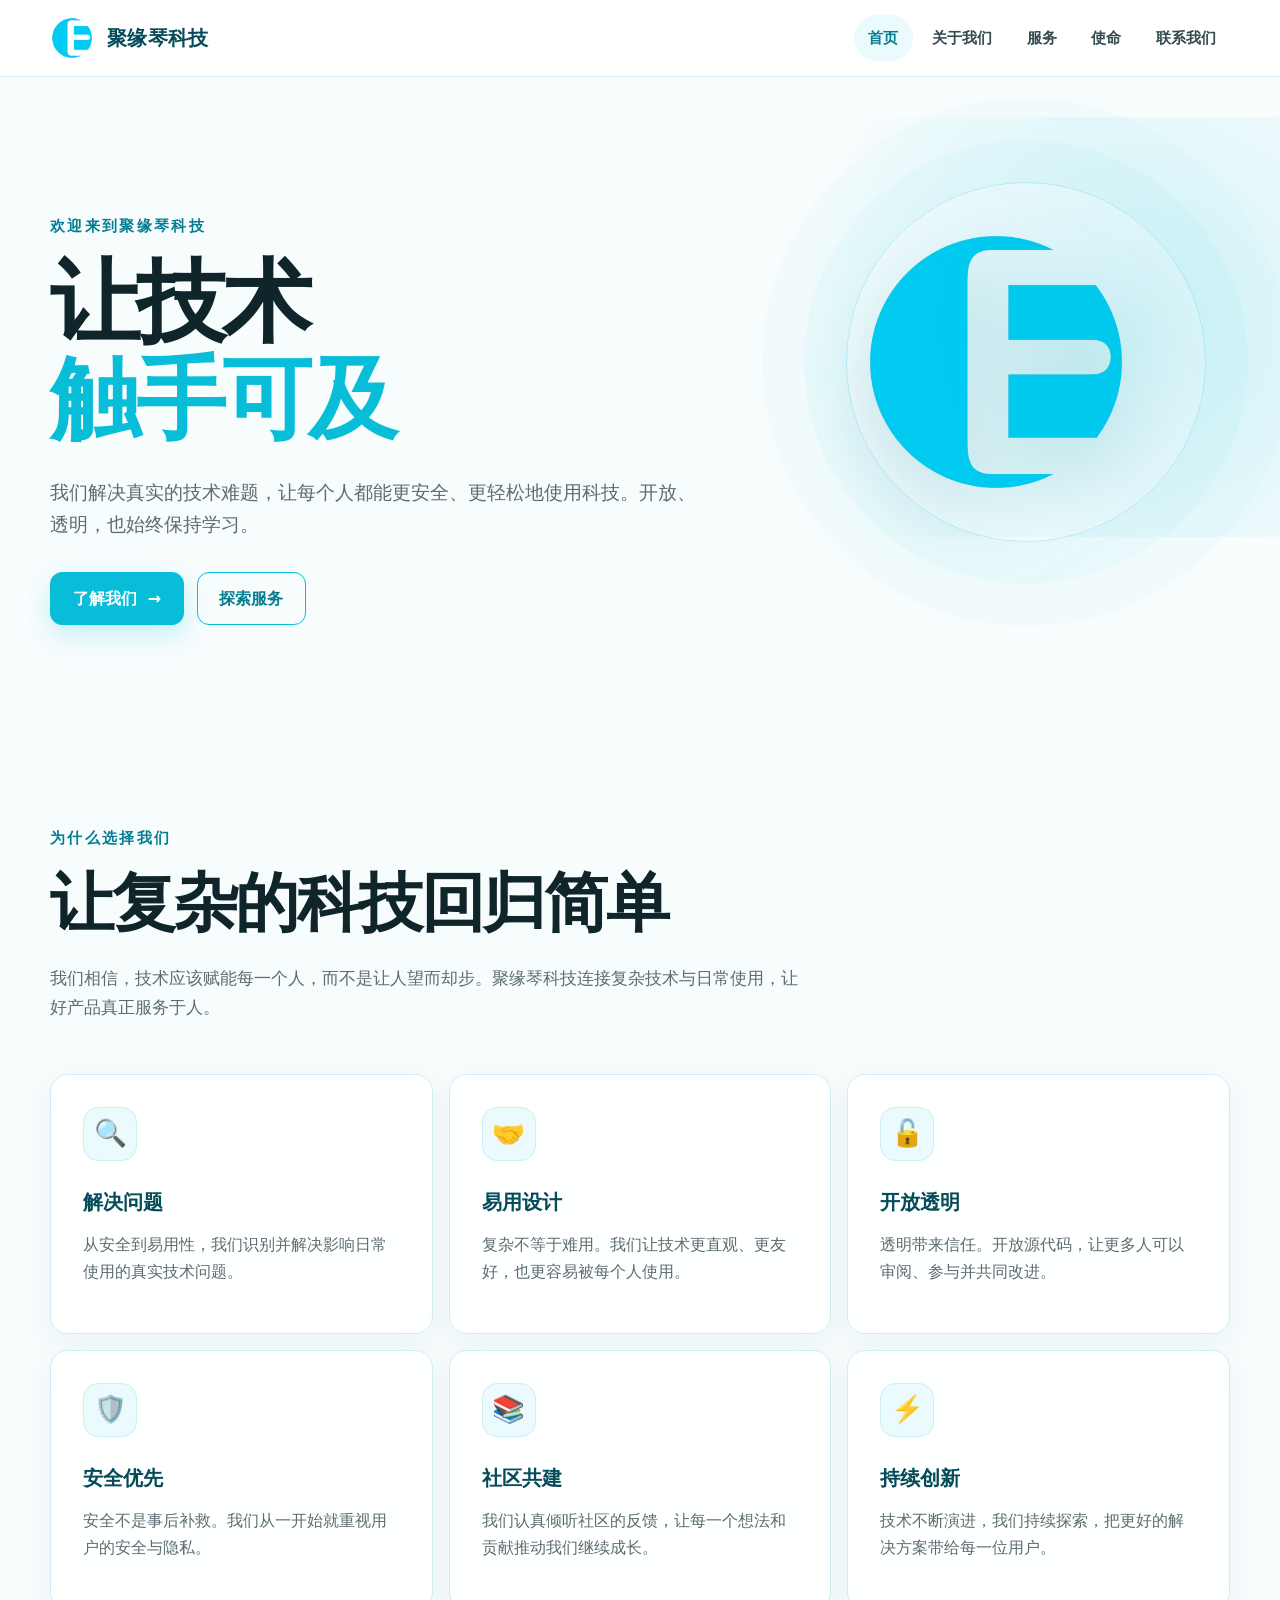
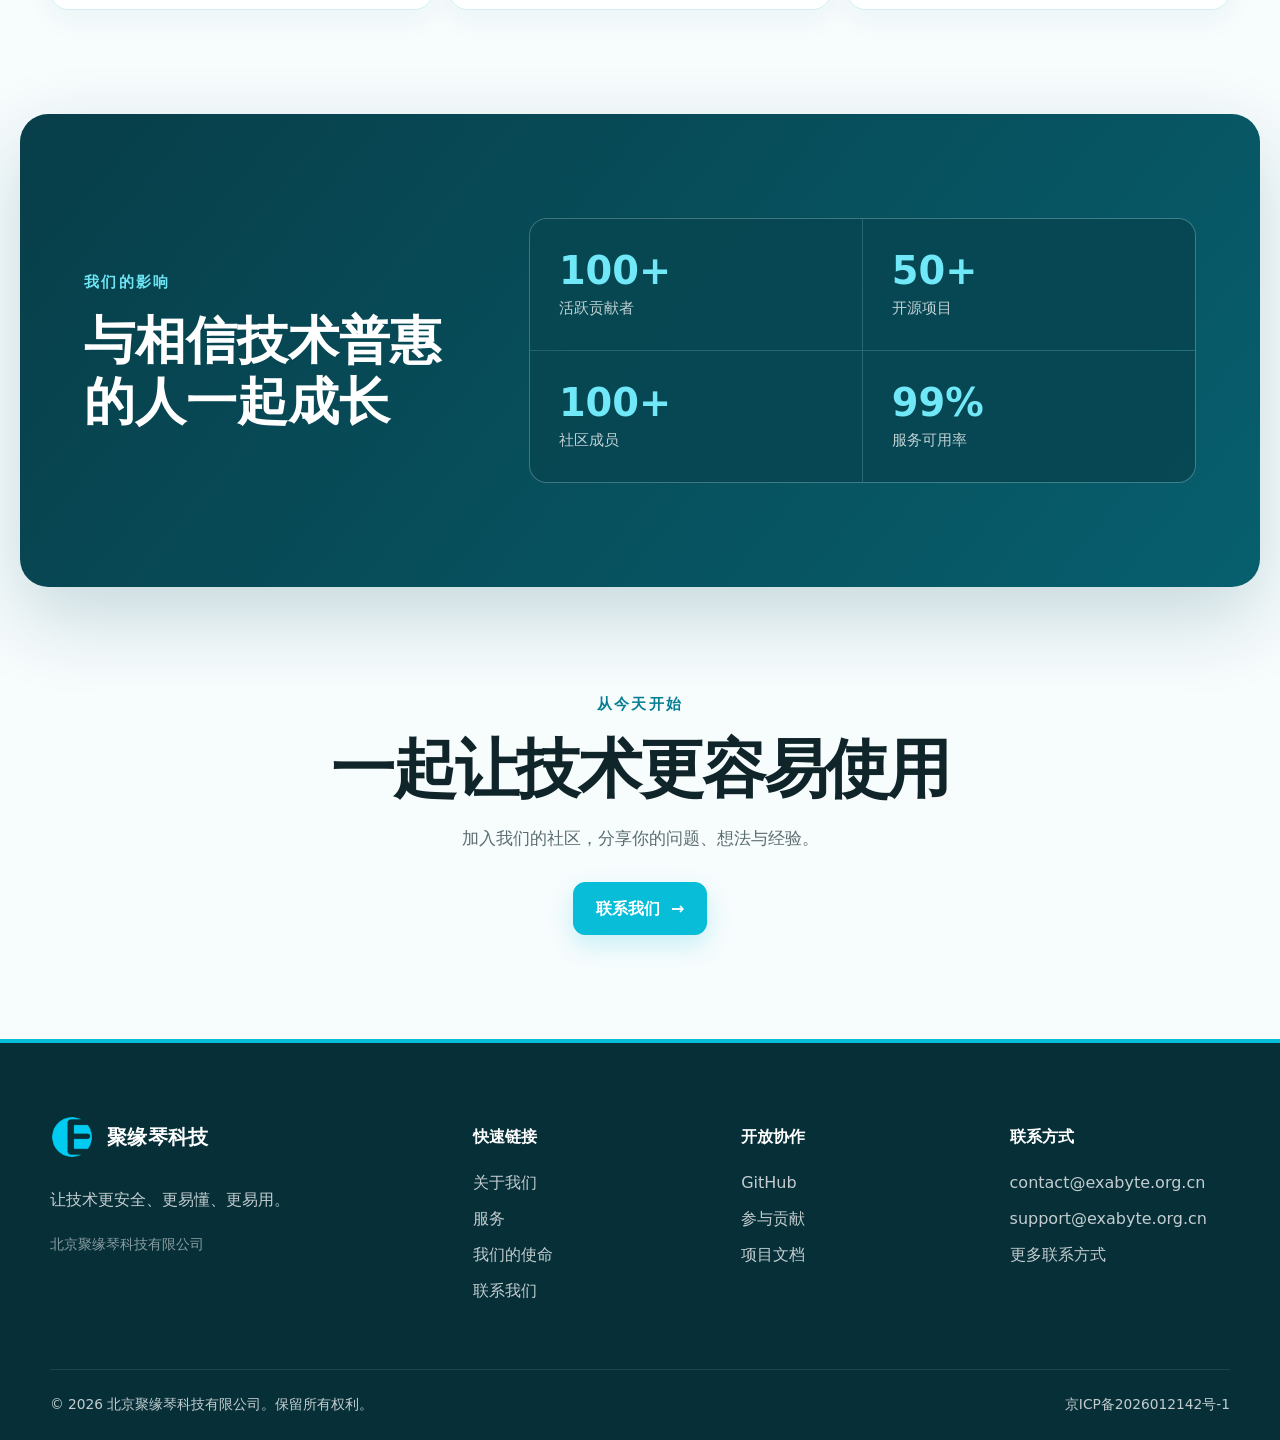
==== index.html @ 27f67cee "Create Exabyte company website Introduce an initial static marketing site for 聚缘琴科技 with a homepage " ====
<!doctype html>
<html lang="zh-CN">
<head>
  <meta charset="utf-8">
  <meta name="viewport" content="width=device-width, initial-scale=1">
  <meta name="description" content="聚缘琴科技致力于让技术更安全、更易懂、更易用。">
  <meta name="theme-color" content="#08bdd8">
  <title>聚缘琴科技｜让技术触手可及</title>
  <link rel="icon" type="image/png" href="assets/exabyte.png">
  <link rel="stylesheet" href="assets/style.css">
  <script src="assets/site.js" defer></script>
</head>
<body>
  <a class="skip-link" href="#main">跳到主要内容</a>
  <header class="site-header">
    <nav class="nav-shell" aria-label="主导航">
      <a class="brand" href="index.html" aria-label="聚缘琴科技首页">
        <img src="assets/exabyte.png" alt="" width="48" height="48">
        <span>聚缘琴科技</span>
      </a>
      <button class="nav-toggle" type="button" aria-expanded="false" aria-controls="primary-nav"><span class="sr-only">打开导航菜单</span><span></span><span></span><span></span></button>
      <ul class="nav-links" id="primary-nav">
        <li><a class="active" aria-current="page" href="index.html">首页</a></li>
        <li><a href="about.html">关于我们</a></li>
        <li><a href="services.html">服务</a></li>
        <li><a href="mission.html">使命</a></li>
        <li><a href="contact.html">联系我们</a></li>
      </ul>
    </nav>
  </header>

  <main id="main">
    <section class="hero home-hero">
      <div class="hero-glow" aria-hidden="true"></div>
      <p class="eyebrow">欢迎来到聚缘琴科技</p>
      <h1>让技术<span>触手可及</span></h1>
      <p class="hero-copy">我们解决真实的技术难题，让每个人都能更安全、更轻松地使用科技。开放、透明，也始终保持学习。</p>
      <div class="button-row">
        <a class="button" href="about.html">了解我们 <span aria-hidden="true">→</span></a>
        <a class="button button-secondary" href="services.html">探索服务</a>
      </div>
      <div class="hero-mark" aria-hidden="true"><img src="assets/exabyte.png" alt=""></div>
    </section>

    <section class="section section-intro">
      <p class="eyebrow">为什么选择我们</p>
      <h2>让复杂的科技回归简单</h2>
      <p class="lead">我们相信，技术应该赋能每一个人，而不是让人望而却步。聚缘琴科技连接复杂技术与日常使用，让好产品真正服务于人。</p>
      <div class="cards-grid">
        <article class="card"><div class="icon-box">🔍</div><h3>解决问题</h3><p>从安全到易用性，我们识别并解决影响日常使用的真实技术问题。</p></article>
        <article class="card"><div class="icon-box">🤝</div><h3>易用设计</h3><p>复杂不等于难用。我们让技术更直观、更友好，也更容易被每个人使用。</p></article>
        <article class="card"><div class="icon-box">🔓</div><h3>开放透明</h3><p>透明带来信任。开放源代码，让更多人可以审阅、参与并共同改进。</p></article>
        <article class="card"><div class="icon-box">🛡️</div><h3>安全优先</h3><p>安全不是事后补救。我们从一开始就重视用户的安全与隐私。</p></article>
        <article class="card"><div class="icon-box">📚</div><h3>社区共建</h3><p>我们认真倾听社区的反馈，让每一个想法和贡献推动我们继续成长。</p></article>
        <article class="card"><div class="icon-box">⚡</div><h3>持续创新</h3><p>技术不断演进，我们持续探索，把更好的解决方案带给每一位用户。</p></article>
      </div>
    </section>

    <section class="impact section">
      <div><p class="eyebrow">我们的影响</p><h2>与相信技术普惠的人一起成长</h2></div>
      <div class="stats">
        <div class="stat"><strong>100+</strong><span>活跃贡献者</span></div>
        <div class="stat"><strong>50+</strong><span>开源项目</span></div>
        <div class="stat"><strong>100+</strong><span>社区成员</span></div>
        <div class="stat"><strong>99%</strong><span>服务可用率</span></div>
      </div>
    </section>

    <section class="cta section">
      <p class="eyebrow">从今天开始</p>
      <h2>一起让技术更容易使用</h2>
      <p>加入我们的社区，分享你的问题、想法与经验。</p>
      <a class="button" href="contact.html">联系我们 <span aria-hidden="true">→</span></a>
    </section>
  </main>

  <footer class="site-footer">
    <div class="footer-grid">
      <div class="footer-brand"><a class="brand brand-light" href="index.html"><img src="assets/exabyte.png" alt="" width="42" height="42"><span>聚缘琴科技</span></a><p>让技术更安全、更易懂、更易用。</p><p class="company-name">北京聚缘琴科技有限公司</p></div>
      <div><h2>快速链接</h2><ul><li><a href="about.html">关于我们</a></li><li><a href="services.html">服务</a></li><li><a href="mission.html">我们的使命</a></li><li><a href="contact.html">联系我们</a></li></ul></div>
      <div><h2>开放协作</h2><ul><li><a href="https://github.com/exabyteorg" target="_blank" rel="noreferrer">GitHub</a></li><li><a href="https://github.com/exabyteorg" target="_blank" rel="noreferrer">参与贡献</a></li><li><a href="https://github.com/exabyteorg" target="_blank" rel="noreferrer">项目文档</a></li></ul></div>
      <div><h2>联系方式</h2><ul><li><a href="mailto:contact@exabyte.org.cn">contact@exabyte.org.cn</a></li><li><a href="mailto:support@exabyte.org.cn">support@exabyte.org.cn</a></li><li><a href="contact.html">更多联系方式</a></li></ul></div>
    </div>
    <div class="footer-bottom"><p>© 2026 北京聚缘琴科技有限公司。保留所有权利。</p><a href="https://beian.miit.gov.cn/" target="_blank" rel="noreferrer">京ICP备2026012142号-1</a></div>
  </footer>
</body>
</html>
---- assets/style.css ----
:root {
  --cyan: #08bdd8;
  --cyan-dark: #057d91;
  --cyan-deep: #054b59;
  --cyan-pale: #eafafd;
  --ink: #10252a;
  --muted: #5b6d71;
  --line: #cfeef3;
  --white: #ffffff;
  --shadow: 0 18px 55px rgba(2, 97, 115, .10);
  --radius: 18px;
}

* { box-sizing: border-box; }
html { scroll-behavior: smooth; }
body { margin: 0; color: var(--ink); background: #f7fcfd; font-family: "PingFang SC", "Microsoft YaHei", "Noto Sans CJK SC", system-ui, sans-serif; line-height: 1.7; }
img { display: block; max-width: 100%; }
a { color: inherit; }
.skip-link { position: fixed; left: 1rem; top: -5rem; z-index: 1000; padding: .75rem 1rem; background: var(--ink); color: #fff; border-radius: 8px; }
.skip-link:focus { top: 1rem; }
.sr-only { position: absolute; width: 1px; height: 1px; padding: 0; margin: -1px; overflow: hidden; clip: rect(0,0,0,0); white-space: nowrap; border: 0; }

.site-header { position: sticky; top: 0; z-index: 100; background: rgba(255,255,255,.92); border-bottom: 1px solid rgba(207,238,243,.9); backdrop-filter: blur(18px); }
.nav-shell { width: min(1180px, calc(100% - 40px)); min-height: 76px; margin: auto; display: flex; align-items: center; justify-content: space-between; gap: 2rem; }
.brand { display: inline-flex; align-items: center; gap: .8rem; color: var(--cyan-deep); text-decoration: none; font-size: 1.25rem; font-weight: 800; letter-spacing: .02em; }
.brand img { width: 44px; height: 44px; }
.nav-links { display: flex; align-items: center; gap: .35rem; margin: 0; padding: 0; list-style: none; }
.nav-links a { display: block; padding: .65rem .9rem; color: #334b50; text-decoration: none; font-size: .96rem; font-weight: 650; border-radius: 999px; transition: color .2s, background .2s; }
.nav-links a:hover, .nav-links a.active { color: var(--cyan-dark); background: var(--cyan-pale); }
.nav-toggle { display: none; width: 44px; height: 44px; padding: 11px; border: 1px solid var(--line); border-radius: 12px; background: var(--white); }
.nav-toggle span:not(.sr-only) { display: block; height: 2px; margin: 4px 0; background: var(--cyan-deep); border-radius: 2px; }

main { overflow: hidden; }
.hero, .section { width: min(1180px, calc(100% - 40px)); margin-inline: auto; }
.hero { position: relative; min-height: 590px; padding: 8.5rem 0 6rem; display: flex; flex-direction: column; align-items: flex-start; justify-content: center; }
.hero::after { content: ""; position: absolute; inset: 2.5rem -30vw auto 52%; height: 420px; background: radial-gradient(circle at center, rgba(8,189,216,.16), transparent 66%); pointer-events: none; }
.hero-glow { position: absolute; width: 360px; height: 360px; right: 2%; top: 105px; border: 1px solid rgba(8,189,216,.22); border-radius: 50%; box-shadow: 0 0 0 42px rgba(8,189,216,.035), 0 0 0 84px rgba(8,189,216,.025); }
.hero-mark { position: absolute; right: 8%; top: 145px; width: 280px; filter: drop-shadow(0 28px 40px rgba(5,125,145,.20)); animation: float 5s ease-in-out infinite; }
.eyebrow { margin: 0 0 1rem; color: var(--cyan-dark); font-size: .92rem; font-weight: 800; letter-spacing: .16em; text-transform: uppercase; }
.hero h1 { max-width: 720px; margin: 0; color: var(--ink); font-size: clamp(3.2rem, 7vw, 6.2rem); line-height: 1.08; letter-spacing: -.045em; }
.hero h1 span { display: block; color: var(--cyan); }
.hero-copy { max-width: 650px; margin: 1.75rem 0 0; color: var(--muted); font-size: 1.18rem; }
.button-row { display: flex; flex-wrap: wrap; gap: .8rem; margin-top: 2rem; }
.button { display: inline-flex; align-items: center; justify-content: center; gap: .7rem; min-height: 48px; padding: .75rem 1.35rem; border: 1px solid var(--cyan); border-radius: 12px; color: #fff; background: var(--cyan); text-decoration: none; font-weight: 750; box-shadow: 0 10px 24px rgba(8,189,216,.20); transition: transform .2s, background .2s, box-shadow .2s; }
.button:hover { transform: translateY(-2px); background: var(--cyan-dark); box-shadow: 0 15px 30px rgba(5,125,145,.24); }
.button-secondary { color: var(--cyan-dark); background: transparent; box-shadow: none; }

.section { padding: 6.5rem 0; }
.section-intro > h2, .cta h2 { max-width: 780px; margin: 0; font-size: clamp(2.2rem, 5vw, 4.2rem); line-height: 1.18; letter-spacing: -.035em; }
.lead { max-width: 760px; margin: 1.4rem 0 0; color: var(--muted); font-size: 1.08rem; }
.cards-grid { display: grid; grid-template-columns: repeat(3, minmax(0,1fr)); gap: 1rem; margin-top: 3.2rem; }
.card { min-height: 260px; padding: 2rem; background: rgba(255,255,255,.92); border: 1px solid var(--line); border-radius: var(--radius); box-shadow: 0 9px 30px rgba(5,91,105,.05); transition: transform .25s, box-shadow .25s, border-color .25s; }
.card:hover { transform: translateY(-6px); border-color: var(--cyan); box-shadow: var(--shadow); }
.icon-box { width: 54px; height: 54px; display: grid; place-items: center; margin-bottom: 1.5rem; background: var(--cyan-pale); border: 1px solid var(--line); border-radius: 15px; font-family: "Apple Color Emoji", "Segoe UI Emoji", sans-serif; font-size: 1.65rem; }
.card h3 { margin: 0 0 .7rem; color: var(--cyan-deep); font-size: 1.28rem; }
.card p { margin: 0; color: var(--muted); }

.impact { width: min(1240px, calc(100% - 24px)); display: grid; grid-template-columns: .8fr 1.4fr; gap: 4rem; align-items: center; padding-inline: clamp(1.5rem, 5vw, 5rem); border-radius: 28px; background: linear-gradient(130deg, #073e49, #075f6e); color: #fff; box-shadow: 0 30px 80px rgba(2,76,89,.20); }
.impact .eyebrow { color: #6ee5f5; }
.impact h2 { margin: 0; font-size: clamp(2rem, 4vw, 3.3rem); line-height: 1.2; }
.stats { display: grid; grid-template-columns: repeat(2,1fr); gap: 1px; overflow: hidden; border: 1px solid rgba(255,255,255,.12); border-radius: 18px; background: rgba(255,255,255,.12); }
.stat { padding: 1.8rem; background: rgba(5,70,81,.94); }
.stat strong { display: block; color: #70e8f7; font-size: 2.4rem; line-height: 1.2; }
.stat span { color: rgba(255,255,255,.75); font-size: .94rem; }
.cta { text-align: center; display: flex; flex-direction: column; align-items: center; }
.cta p:not(.eyebrow) { margin: 1rem 0 1.8rem; color: var(--muted); font-size: 1.08rem; }

.page-hero { min-height: 390px; padding-block: 6.5rem 4.5rem; border-bottom: 1px solid var(--line); }
.page-hero::after { height: 330px; }
.page-hero h1 { max-width: 900px; font-size: clamp(3rem, 6.5vw, 5.4rem); }
.page-hero .hero-copy { max-width: 720px; }
.split-section { display: grid; grid-template-columns: minmax(0,1.15fr) minmax(280px,.85fr); gap: clamp(2rem, 7vw, 6rem); align-items: center; }
.split-section.reverse { grid-template-columns: minmax(280px,.85fr) minmax(0,1.15fr); }
.split-section h2, .section-heading h2 { margin: 0; font-size: clamp(2rem, 4.5vw, 3.5rem); line-height: 1.2; letter-spacing: -.03em; }
.split-section p, .section-heading p { color: var(--muted); }
.split-section p { margin: 1.25rem 0; }
.section-heading { max-width: 760px; }
.section-heading.centered { margin-inline: auto; text-align: center; }
.feature-panel { min-height: 330px; display: grid; place-items: center; position: relative; overflow: hidden; background: linear-gradient(145deg, #def8fc, #f8feff); border: 1px solid var(--line); border-radius: 28px; box-shadow: var(--shadow); font-family: "Apple Color Emoji", "Segoe UI Emoji", sans-serif; font-size: 6rem; }
.feature-panel::before, .feature-panel::after { content: ""; position: absolute; border: 1px solid rgba(8,189,216,.18); border-radius: 50%; }
.feature-panel::before { width: 230px; height: 230px; }
.feature-panel::after { width: 320px; height: 320px; }
.check-list { margin: 1.5rem 0 0; padding: 0; list-style: none; }
.check-list li { position: relative; padding: .75rem 0 .75rem 2rem; border-bottom: 1px solid var(--line); color: #496065; }
.check-list li::before { content: "✓"; position: absolute; left: 0; color: var(--cyan); font-weight: 900; }
.steps { counter-reset: step; display: grid; gap: 1rem; margin-top: 3rem; }
.step { counter-increment: step; display: grid; grid-template-columns: 72px 1fr; gap: 1.4rem; align-items: start; padding: 1.8rem; background: #fff; border: 1px solid var(--line); border-radius: var(--radius); }
.step::before { content: "0" counter(step); display: grid; place-items: center; width: 60px; height: 60px; color: var(--cyan-dark); background: var(--cyan-pale); border-radius: 14px; font-size: 1.2rem; font-weight: 900; }
.step h3 { margin: 0 0 .4rem; color: var(--cyan-deep); font-size: 1.25rem; }
.step p { margin: 0; color: var(--muted); }
.contact-strip { display: grid; grid-template-columns: repeat(3,1fr); gap: 1rem; margin-top: 3rem; }
.contact-card { padding: 2rem; background: #fff; border: 1px solid var(--line); border-radius: var(--radius); }
.contact-card .icon-box { margin-bottom: 1.25rem; }
.contact-card h3 { margin: 0 0 .8rem; color: var(--cyan-deep); }
.contact-card p { margin: .5rem 0; color: var(--muted); }
.contact-card a { color: var(--cyan-dark); font-weight: 700; text-decoration: none; overflow-wrap: anywhere; }
.faq-grid { display: grid; grid-template-columns: repeat(2,1fr); gap: 1rem; margin-top: 3rem; }
.faq-item { padding: 1.7rem; background: #fff; border: 1px solid var(--line); border-radius: var(--radius); }
.faq-item h3 { margin: 0 0 .65rem; color: var(--cyan-deep); font-size: 1.1rem; }
.faq-item p { margin: 0; color: var(--muted); }

.site-footer { padding: 4.5rem max(20px, calc((100vw - 1180px)/2)) 1.5rem; color: rgba(255,255,255,.76); background: #062f38; border-top: 4px solid var(--cyan); }
.footer-grid { display: grid; grid-template-columns: 1.7fr repeat(3,1fr); gap: 3rem; }
.brand-light { color: #fff; }
.footer-brand > p { max-width: 320px; margin: 1.2rem 0 .4rem; }
.footer-brand .company-name { color: rgba(255,255,255,.52); font-size: .88rem; }
.site-footer h2 { margin: .5rem 0 1.2rem; color: #fff; font-size: 1rem; }
.site-footer ul { margin: 0; padding: 0; list-style: none; }
.site-footer li { margin: .55rem 0; }
.site-footer a { text-decoration: none; }
.site-footer a:hover { color: #77eaf8; }
.footer-bottom { display: flex; justify-content: space-between; gap: 1rem; margin-top: 3.5rem; padding-top: 1.4rem; border-top: 1px solid rgba(255,255,255,.1); font-size: .86rem; }
.footer-bottom p { margin: 0; }

@keyframes float { 50% { transform: translateY(-13px); } }
@media (prefers-reduced-motion: reduce) { *, *::before, *::after { scroll-behavior: auto !important; animation: none !important; transition: none !important; } }
@media (max-width: 900px) {
  .nav-toggle { display: block; }
  .nav-links { position: absolute; left: 20px; right: 20px; top: 68px; display: none; padding: .75rem; flex-direction: column; align-items: stretch; background: #fff; border: 1px solid var(--line); border-radius: 16px; box-shadow: var(--shadow); }
  .nav-links.open { display: flex; }
  .nav-links a { padding: .8rem 1rem; }
  .hero { min-height: 640px; padding: 6rem 0 18rem; }
  .hero-mark { width: 190px; right: calc(50% - 95px); top: auto; bottom: 2rem; }
  .hero-glow { width: 250px; height: 250px; right: calc(50% - 125px); top: auto; bottom: 0; }
  .cards-grid { grid-template-columns: repeat(2,1fr); }
  .impact { grid-template-columns: 1fr; gap: 2.5rem; }
  .split-section, .split-section.reverse { grid-template-columns: 1fr; }
  .split-section.reverse .feature-panel { order: 2; }
  .contact-strip { grid-template-columns: 1fr; }
  .footer-grid { grid-template-columns: repeat(2,1fr); }
}
@media (max-width: 620px) {
  .nav-shell, .hero, .section { width: min(100% - 28px, 1180px); }
  .brand { font-size: 1.12rem; }
  .hero { padding-top: 5rem; }
  .hero h1 { font-size: clamp(2.8rem, 15vw, 4.2rem); }
  .cards-grid, .stats, .footer-grid, .faq-grid { grid-template-columns: 1fr; }
  .step { grid-template-columns: 1fr; }
  .card { min-height: auto; }
  .impact { width: calc(100% - 16px); padding-block: 4.5rem; }
  .footer-bottom { flex-direction: column; }
}
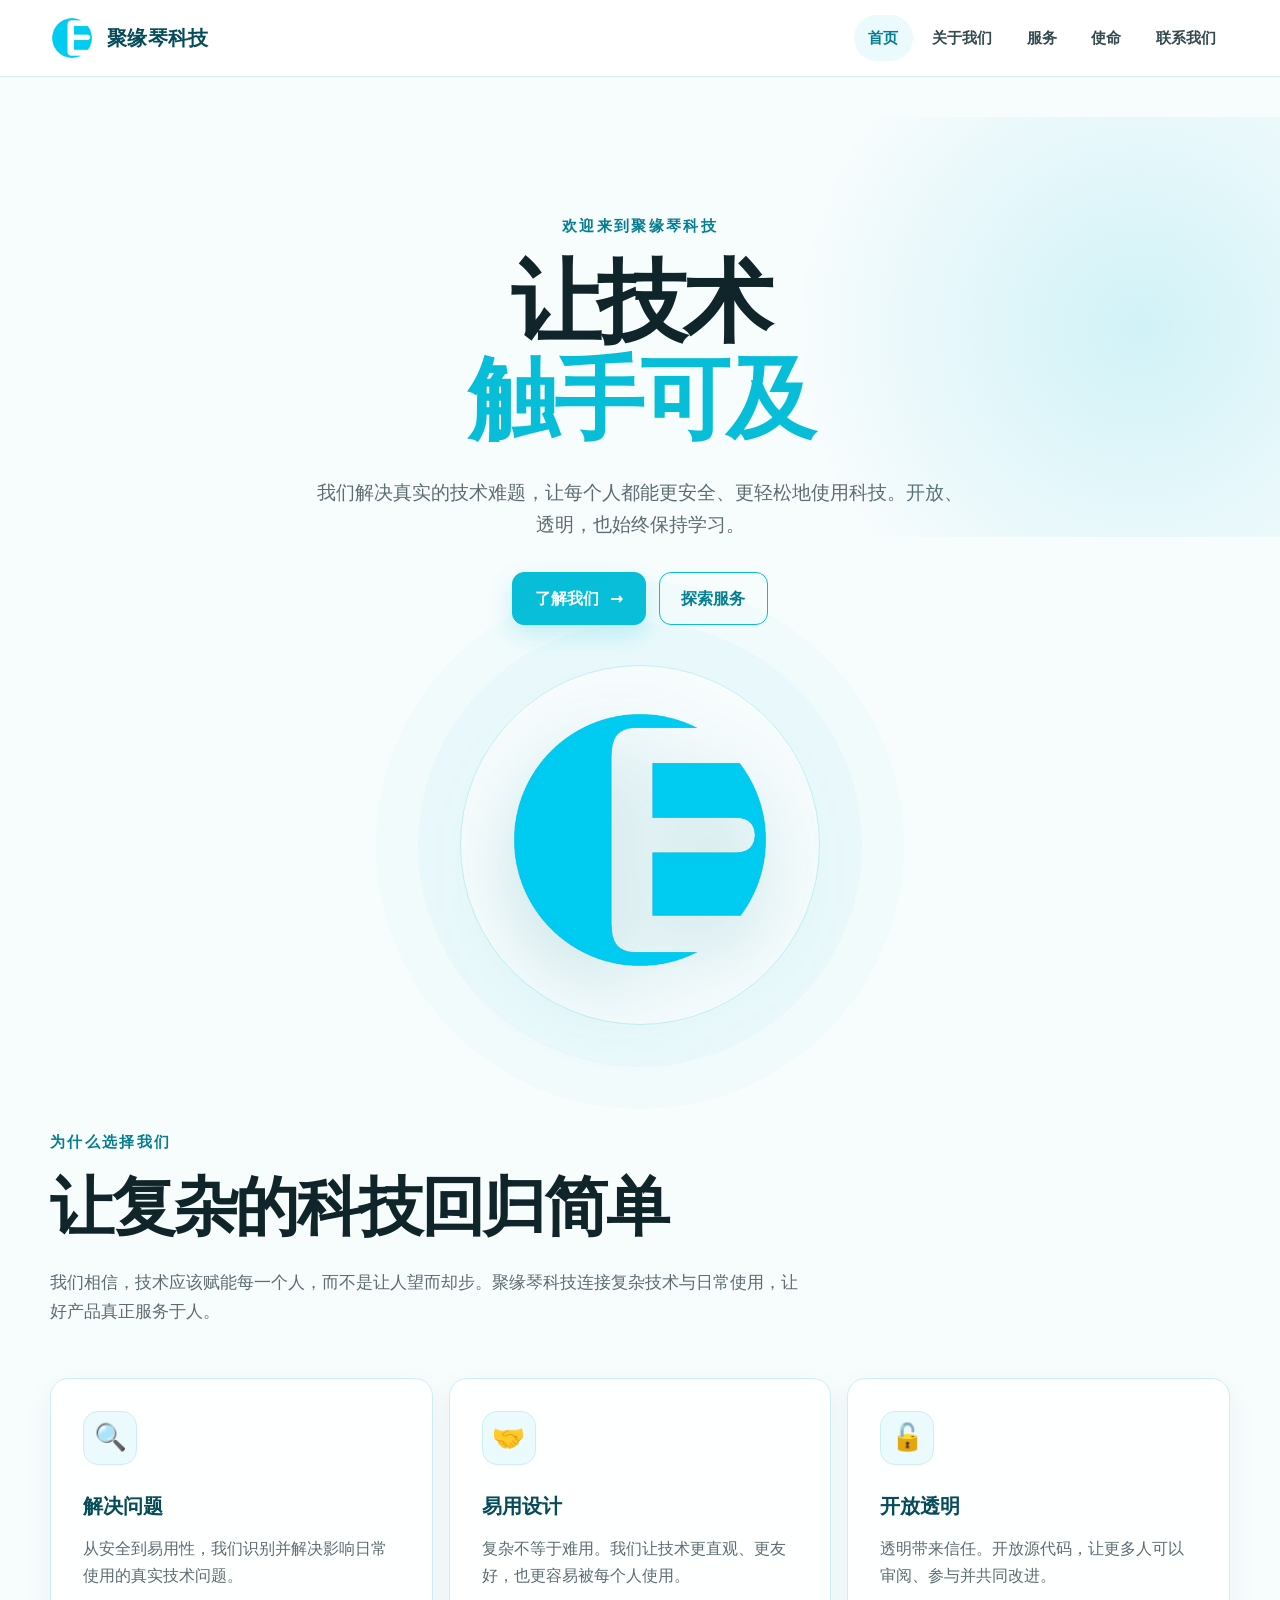
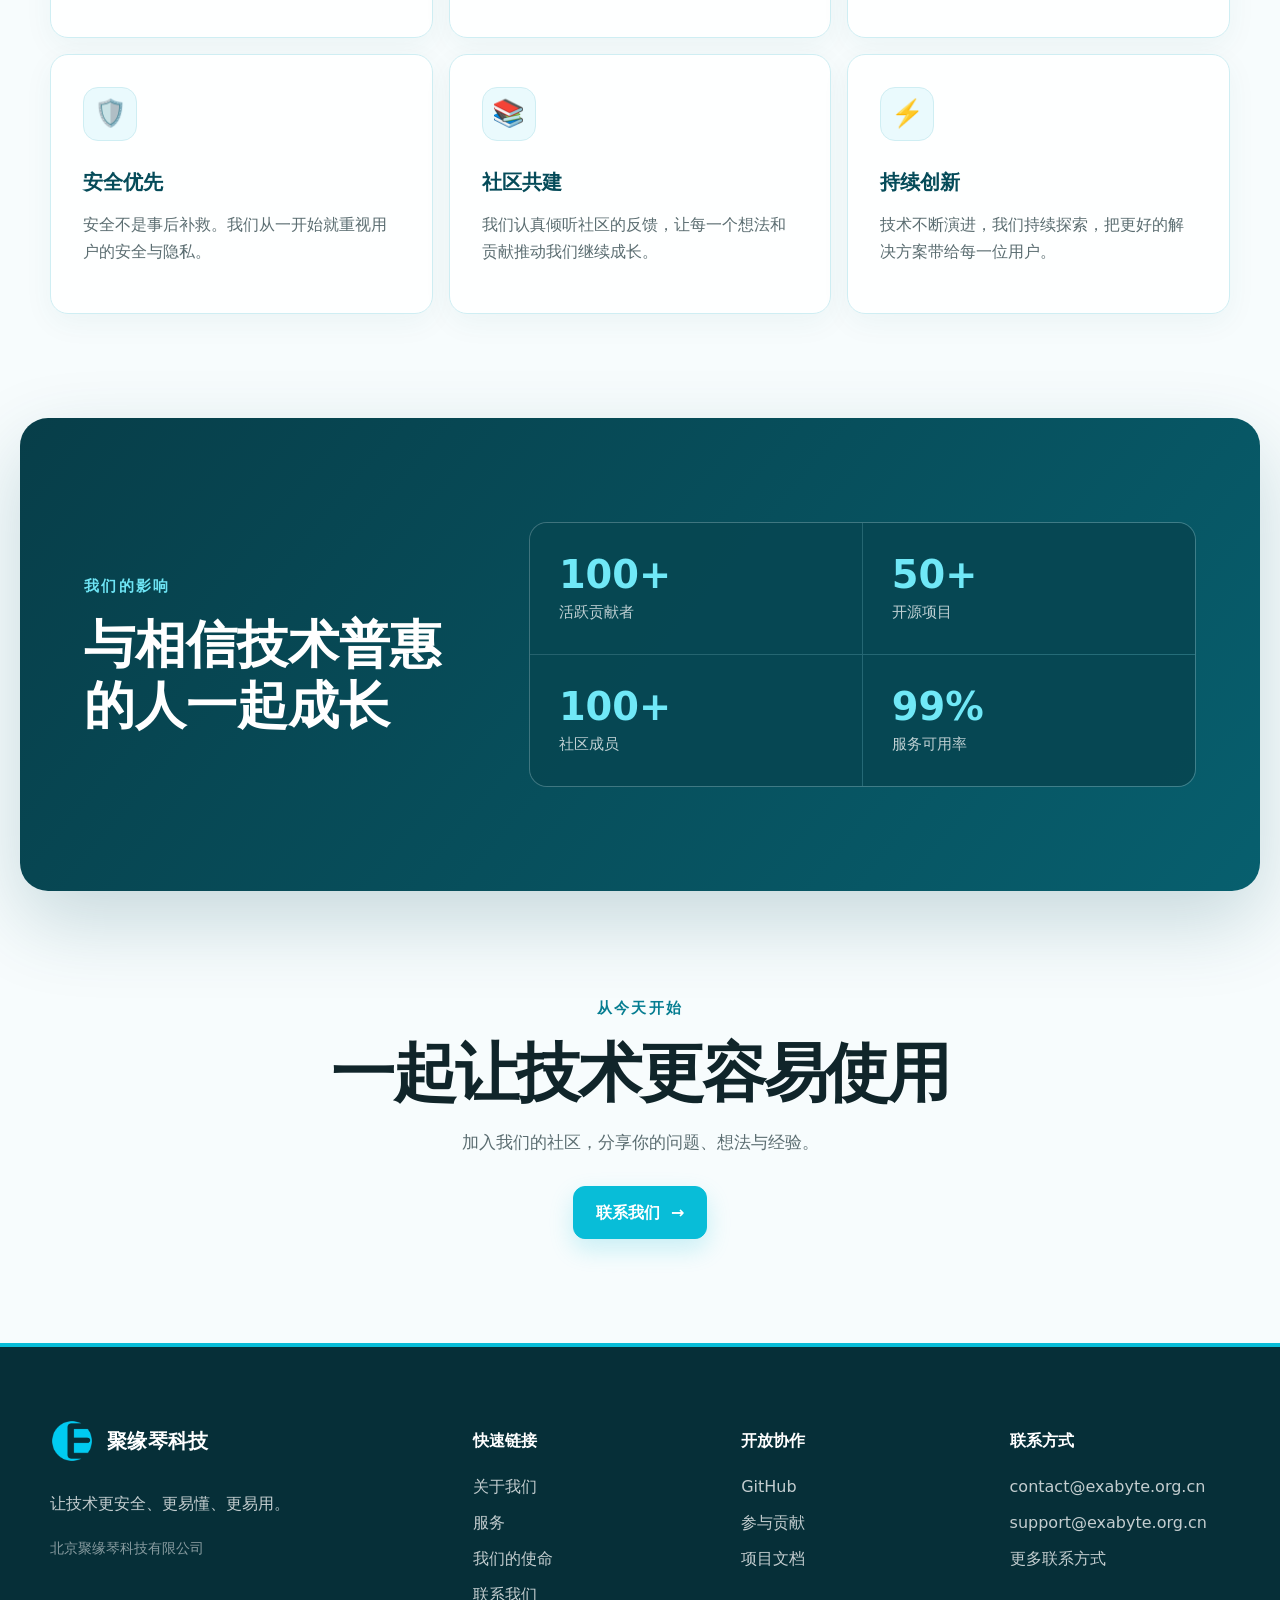
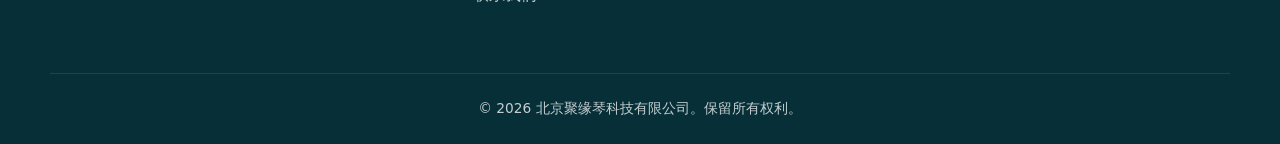
==== commit 79314edd: "Refine home hero and footer styling This update adjusts the homepage hero layout to better center th" ====
--- a/index.html
+++ b/index.html
@@ -81,7 +81,7 @@
       <div><h2>开放协作</h2><ul><li><a href="https://github.com/exabyteorg" target="_blank" rel="noreferrer">GitHub</a></li><li><a href="https://github.com/exabyteorg" target="_blank" rel="noreferrer">参与贡献</a></li><li><a href="https://github.com/exabyteorg" target="_blank" rel="noreferrer">项目文档</a></li></ul></div>
       <div><h2>联系方式</h2><ul><li><a href="mailto:contact@exabyte.org.cn">contact@exabyte.org.cn</a></li><li><a href="mailto:support@exabyte.org.cn">support@exabyte.org.cn</a></li><li><a href="contact.html">更多联系方式</a></li></ul></div>
     </div>
-    <div class="footer-bottom"><p>© 2026 北京聚缘琴科技有限公司。保留所有权利。</p><a href="https://beian.miit.gov.cn/" target="_blank" rel="noreferrer">京ICP备2026012142号-1</a></div>
+    <div class="footer-bottom"><p>© 2026 北京聚缘琴科技有限公司。保留所有权利。</p></div>
   </footer>
 </body>
 </html>
--- a/assets/style.css
+++ b/assets/style.css
@@ -36,6 +36,10 @@
 .hero::after { content: ""; position: absolute; inset: 2.5rem -30vw auto 52%; height: 420px; background: radial-gradient(circle at center, rgba(8,189,216,.16), transparent 66%); pointer-events: none; }
 .hero-glow { position: absolute; width: 360px; height: 360px; right: 2%; top: 105px; border: 1px solid rgba(8,189,216,.22); border-radius: 50%; box-shadow: 0 0 0 42px rgba(8,189,216,.035), 0 0 0 84px rgba(8,189,216,.025); }
 .hero-mark { position: absolute; right: 8%; top: 145px; width: 280px; filter: drop-shadow(0 28px 40px rgba(5,125,145,.20)); animation: float 5s ease-in-out infinite; }
+.home-hero { min-height: 800px; padding-bottom: 25rem; align-items: center; text-align: center; }
+.home-hero .hero-copy { margin-inline: auto; }
+.home-hero .hero-mark { left: 0; right: 0; top: auto; bottom: 2.8rem; margin-inline: auto; }
+.home-hero .hero-glow { left: 0; right: 0; top: auto; bottom: 0; margin-inline: auto; }
 .eyebrow { margin: 0 0 1rem; color: var(--cyan-dark); font-size: .92rem; font-weight: 800; letter-spacing: .16em; text-transform: uppercase; }
 .hero h1 { max-width: 720px; margin: 0; color: var(--ink); font-size: clamp(3.2rem, 7vw, 6.2rem); line-height: 1.08; letter-spacing: -.045em; }
 .hero h1 span { display: block; color: var(--cyan); }
@@ -109,7 +113,7 @@
 .site-footer li { margin: .55rem 0; }
 .site-footer a { text-decoration: none; }
 .site-footer a:hover { color: #77eaf8; }
-.footer-bottom { display: flex; justify-content: space-between; gap: 1rem; margin-top: 3.5rem; padding-top: 1.4rem; border-top: 1px solid rgba(255,255,255,.1); font-size: .86rem; }
+.footer-bottom { display: flex; justify-content: center; gap: 1rem; margin-top: 3.5rem; padding-top: 1.4rem; border-top: 1px solid rgba(255,255,255,.1); font-size: .86rem; text-align: center; }
 .footer-bottom p { margin: 0; }
 
 @keyframes float { 50% { transform: translateY(-13px); } }
